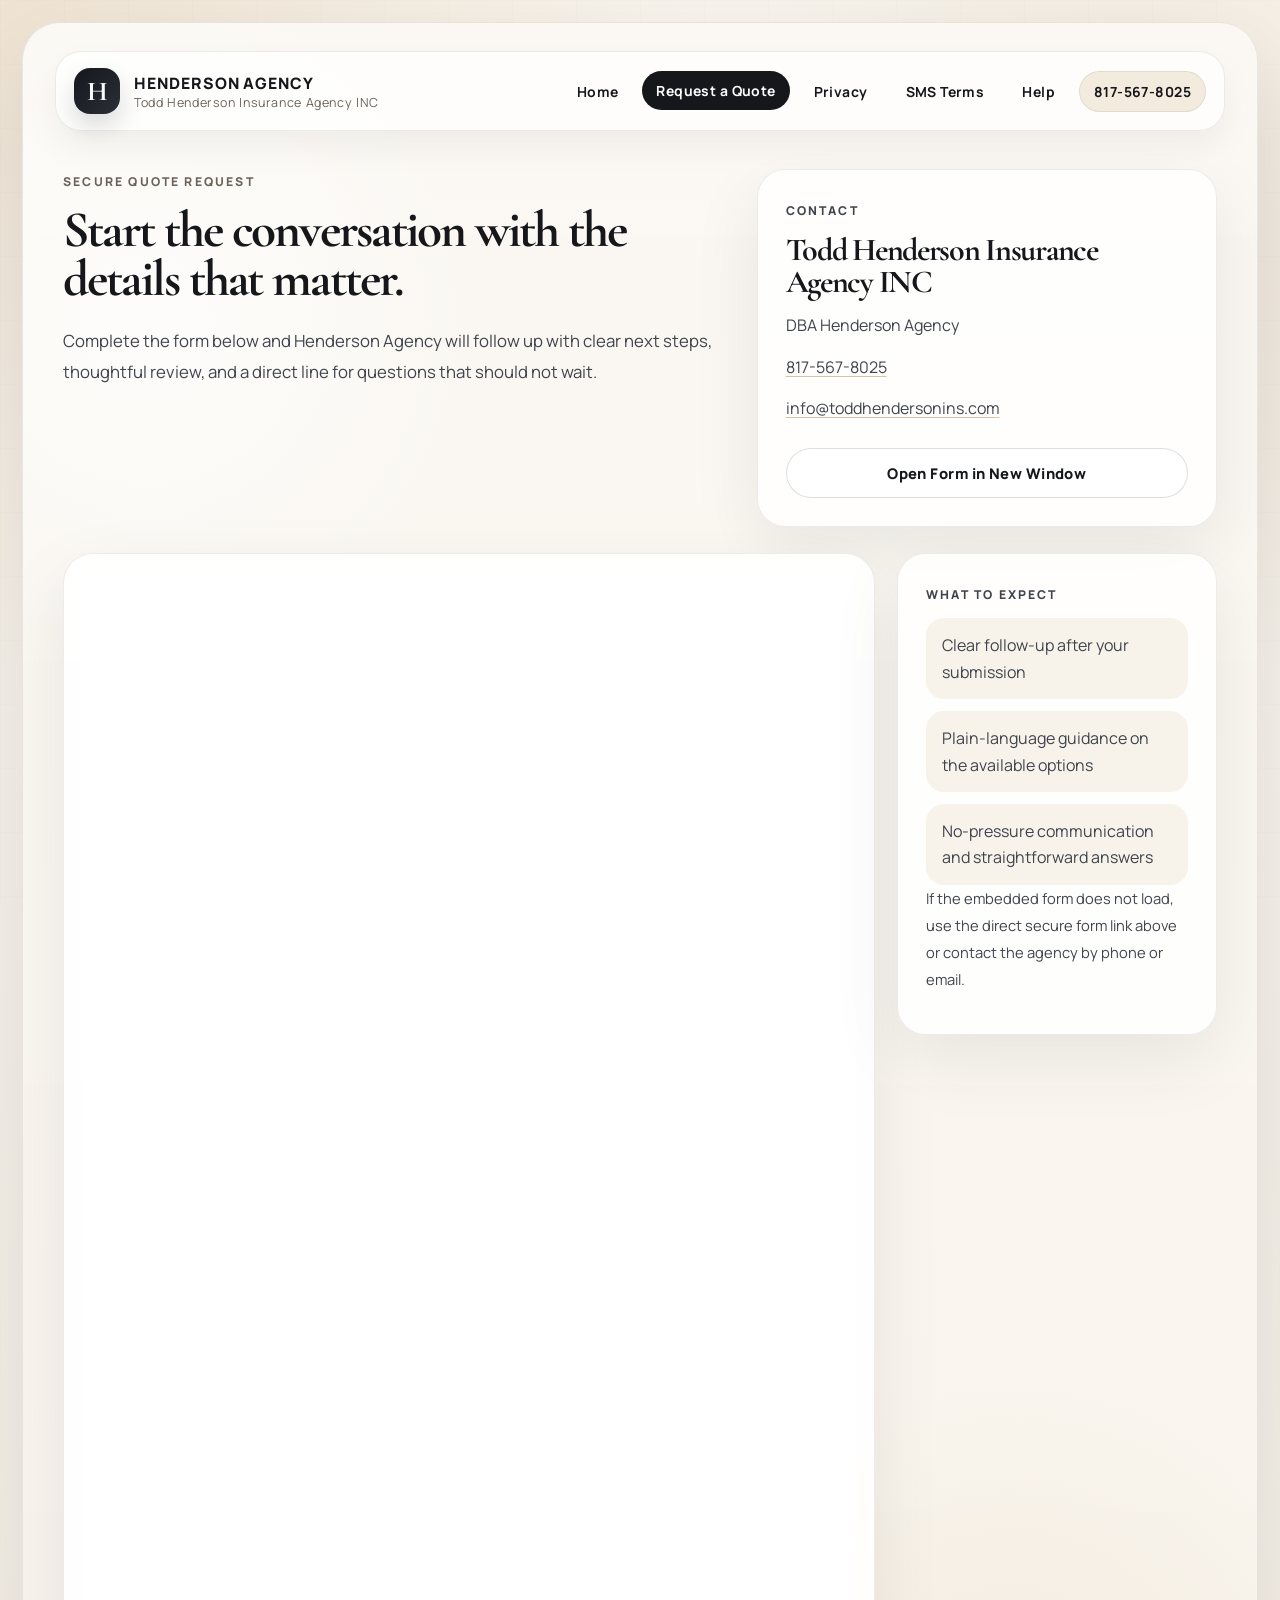
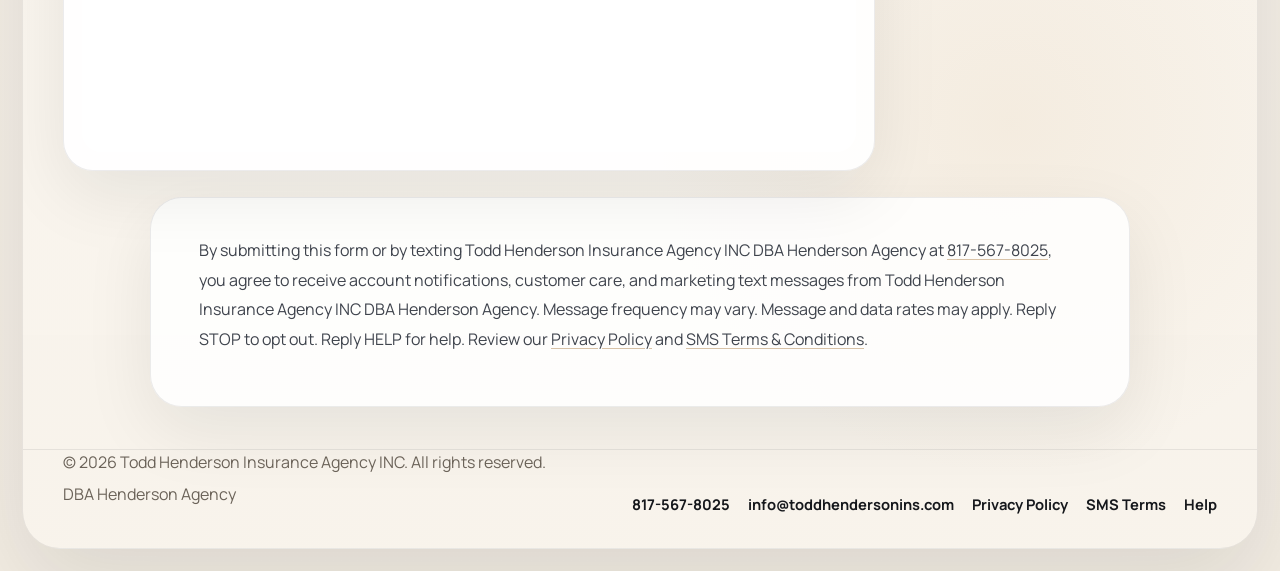
==== quote.html @ 623ee7a9 "Add files via upload" ====
<!DOCTYPE html>
<html lang="en">
<head>
  <meta charset="UTF-8" />
  <meta name="viewport" content="width=device-width, initial-scale=1.0" />
  <title>Request a Quote | Henderson Agency</title>
  <meta
    name="description"
    content="Request a quote from Todd Henderson Insurance Agency INC DBA Henderson Agency."
  />
  <link rel="stylesheet" href="styles.css" />
</head>
<body>
  <div class="page-shell">
    <div class="page-frame">
      <header class="site-nav">
        <div class="nav-inner">
          <a class="brand" href="index.html" aria-label="Henderson Agency home">
            <span class="brand-mark">H</span>
            <span class="brand-copy">
              <strong>Henderson Agency</strong>
              <small>Todd Henderson Insurance Agency INC</small>
            </span>
          </a>

          <nav class="nav-links" aria-label="Main navigation">
            <a href="index.html">Home</a>
            <a class="active" href="quote.html">Request a Quote</a>
            <a href="privacy-policy.html">Privacy</a>
            <a href="sms-terms.html">SMS Terms</a>
            <a href="help.html">Help</a>
            <a class="nav-phone" href="tel:+18175678025">817-567-8025</a>
          </nav>
        </div>
      </header>

      <main class="quote-main">
        <section class="interior-hero">
          <div>
            <p class="eyebrow">Secure quote request</p>
            <h1>Start the conversation with the details that matter.</h1>
            <p class="hero-lead interior-copy">
              Complete the form below and Henderson Agency will follow up with clear next steps, thoughtful review, and a direct line for
              questions that should not wait.
            </p>
          </div>

          <aside class="info-card">
            <p class="card-kicker">Contact</p>
            <h2>Todd Henderson Insurance Agency INC</h2>
            <p>DBA Henderson Agency</p>
            <p><a href="tel:+18175678025">817-567-8025</a></p>
            <p><a href="mailto:info@toddhendersonins.com">info@toddhendersonins.com</a></p>
            <a class="button-secondary card-button" href="https://form.jotform.com/260574153886163" target="_blank" rel="noopener noreferrer">
              Open Form in New Window
            </a>
          </aside>
        </section>

        <section class="quote-layout">
          <div class="quote-form-frame">
            <iframe
              src="https://form.jotform.com/260574153886163"
              title="Henderson Agency Quote Request Form"
              allow="geolocation; microphone; camera"
              frameborder="0"
              scrolling="yes"
            ></iframe>
          </div>

          <aside class="info-card">
            <p class="card-kicker">What to expect</p>
            <ul class="compact-list">
              <li>Clear follow-up after your submission</li>
              <li>Plain-language guidance on the available options</li>
              <li>No-pressure communication and straightforward answers</li>
            </ul>

            <p class="small-note">
              If the embedded form does not load, use the direct secure form link above or contact the agency by phone or email.
            </p>
          </aside>
        </section>

        <section class="quote-disclaimer-section">
          <div class="legal-card quote-card">
            <p class="quote-disclaimer">
              By submitting this form or by texting Todd Henderson Insurance Agency INC DBA Henderson Agency at
              <a href="tel:+18175678025">817-567-8025</a>, you agree to receive account notifications, customer care, and marketing text
              messages from Todd Henderson Insurance Agency INC DBA Henderson Agency. Message frequency may vary. Message and data rates may
              apply. Reply STOP to opt out. Reply HELP for help. Review our <a href="privacy-policy.html">Privacy Policy</a> and
              <a href="sms-terms.html">SMS Terms &amp; Conditions</a>.
            </p>
          </div>
        </section>
      </main>

      <footer class="site-footer">
        <div>
          <p>© <span id="year"></span> Todd Henderson Insurance Agency INC. All rights reserved.</p>
          <p>DBA Henderson Agency</p>
        </div>
        <div class="footer-links">
          <a href="tel:+18175678025">817-567-8025</a>
          <a href="mailto:info@toddhendersonins.com">info@toddhendersonins.com</a>
          <a href="privacy-policy.html">Privacy Policy</a>
          <a href="sms-terms.html">SMS Terms</a>
          <a href="help.html">Help</a>
        </div>
      </footer>
    </div>
  </div>

  <script>
    document.getElementById("year").textContent = new Date().getFullYear();
  </script>
</body>
</html>
---- styles.css ----
@import url('https://fonts.googleapis.com/css2?family=Cormorant+Garamond:wght@500;600;700&family=Manrope:wght@400;500;600;700;800&display=swap');

:root {
  --ivory: #f6f0e7;
  --porcelain: #fbf8f3;
  --white: #ffffff;
  --champagne: #d8b98e;
  --champagne-deep: #b89261;
  --ink: #15171b;
  --ink-soft: #3f444d;
  --stone: #6b6359;
  --line: rgba(21, 23, 27, 0.1);
  --line-strong: rgba(21, 23, 27, 0.18);
  --panel: rgba(255, 255, 255, 0.7);
  --shadow-soft: 0 24px 70px rgba(17, 20, 24, 0.08);
  --shadow-card: 0 20px 50px rgba(17, 20, 24, 0.11);
  --radius-xl: 34px;
  --radius-lg: 28px;
  --radius-md: 22px;
}

* {
  box-sizing: border-box;
}

html {
  scroll-behavior: smooth;
}

body {
  margin: 0;
  min-width: 320px;
  color: var(--ink);
  font-family: 'Manrope', sans-serif;
  background:
    radial-gradient(circle at top left, rgba(216, 185, 142, 0.28), transparent 28%),
    radial-gradient(circle at 88% 12%, rgba(184, 146, 97, 0.15), transparent 20%),
    linear-gradient(180deg, #f8f4ed 0%, #f2ece2 100%);
}

body::before {
  content: '';
  position: fixed;
  inset: 0;
  pointer-events: none;
  opacity: 0.34;
  background-image:
    linear-gradient(rgba(21, 23, 27, 0.025) 1px, transparent 1px),
    linear-gradient(90deg, rgba(21, 23, 27, 0.025) 1px, transparent 1px);
  background-size: 64px 64px;
}

a {
  color: inherit;
}

.page-shell {
  padding: 22px;
}

.page-frame {
  position: relative;
  max-width: 1340px;
  margin: 0 auto;
  overflow: hidden;
  border: 1px solid rgba(21, 23, 27, 0.08);
  border-radius: 38px;
  background:
    linear-gradient(180deg, rgba(251, 248, 243, 0.96), rgba(248, 243, 235, 0.98)),
    var(--white);
  box-shadow: 0 35px 90px rgba(21, 23, 27, 0.1);
}

.page-frame::before {
  content: '';
  position: absolute;
  inset: 0;
  pointer-events: none;
  background:
    radial-gradient(circle at 10% 14%, rgba(255, 255, 255, 0.7), transparent 16%),
    radial-gradient(circle at 80% 80%, rgba(216, 185, 142, 0.14), transparent 18%);
}

.site-nav,
.hero,
.confidence-strip,
.section-shell,
.process-section,
.cta-section,
.quote-main,
.legal-main,
.site-footer {
  position: relative;
  z-index: 1;
  animation: fade-up 0.7s ease both;
}

.site-nav {
  padding: 28px 32px 0;
}

.nav-inner {
  display: flex;
  align-items: center;
  justify-content: space-between;
  gap: 20px;
  padding: 16px 18px;
  border: 1px solid rgba(21, 23, 27, 0.08);
  border-radius: 26px;
  background: rgba(255, 255, 255, 0.72);
  backdrop-filter: blur(16px);
  box-shadow: 0 16px 35px rgba(21, 23, 27, 0.05);
}

.brand {
  display: inline-flex;
  align-items: center;
  gap: 14px;
  text-decoration: none;
  min-width: 0;
}

.brand-mark {
  display: inline-flex;
  align-items: center;
  justify-content: center;
  width: 46px;
  height: 46px;
  border-radius: 16px;
  background: linear-gradient(135deg, var(--ink), #2a2f37);
  color: var(--white);
  font-family: 'Cormorant Garamond', serif;
  font-size: 1.7rem;
  font-weight: 700;
  box-shadow: 0 12px 24px rgba(21, 23, 27, 0.15);
}

.brand-copy {
  display: flex;
  flex-direction: column;
  min-width: 0;
}

.brand-copy strong,
.brand-copy small {
  white-space: nowrap;
}

.brand-copy strong {
  font-size: 0.98rem;
  font-weight: 800;
  letter-spacing: 0.06em;
  text-transform: uppercase;
}

.brand-copy small {
  font-size: 0.78rem;
  color: var(--stone);
  letter-spacing: 0.05em;
}

.nav-links {
  display: flex;
  flex-wrap: wrap;
  align-items: center;
  justify-content: flex-end;
  gap: 10px;
}

.nav-links a {
  padding: 10px 14px;
  border-radius: 999px;
  text-decoration: none;
  font-size: 0.87rem;
  font-weight: 700;
  letter-spacing: 0.03em;
  transition: transform 0.2s ease, background-color 0.2s ease, color 0.2s ease, box-shadow 0.2s ease;
}

.nav-links a:hover,
.nav-links a.active {
  background: var(--ink);
  color: var(--white);
  transform: translateY(-1px);
}

.nav-links .nav-phone {
  border: 1px solid rgba(21, 23, 27, 0.08);
  background: rgba(216, 185, 142, 0.28);
  color: var(--ink);
}

.nav-links .nav-phone:hover {
  background: var(--champagne-deep);
  color: var(--white);
  border-color: transparent;
}

.hero,
.section-shell,
.cta-section,
.quote-main,
.legal-main {
  padding-left: 40px;
  padding-right: 40px;
}

.hero {
  padding-top: 42px;
  padding-bottom: 28px;
  display: grid;
  grid-template-columns: minmax(0, 1.12fr) minmax(320px, 0.88fr);
  gap: 28px;
  align-items: stretch;
}

.hero-copy {
  padding: 26px 8px 26px 0;
}

.eyebrow,
.card-kicker,
.confidence-label,
.service-index,
.step-number {
  display: inline-flex;
  align-items: center;
  gap: 8px;
  margin: 0 0 16px;
  font-size: 0.76rem;
  font-weight: 800;
  letter-spacing: 0.18em;
  text-transform: uppercase;
}

.eyebrow {
  color: var(--stone);
}

.eyebrow-dark {
  color: rgba(255, 255, 255, 0.72);
}

.hero h1,
.interior-hero h1,
.legal-card h1,
.section-heading h2,
.hero-card h2,
.service-card h3,
.process-step h3,
.info-card h2,
.confidence-item h3,
.signature-panel h2 {
  margin: 0;
  font-family: 'Cormorant Garamond', serif;
  letter-spacing: -0.04em;
}

.hero h1 {
  max-width: 10ch;
  font-size: clamp(3.5rem, 7vw, 6.15rem);
  line-height: 0.9;
}

.hero-lead,
.body-copy p,
.hero-card p,
.service-card p,
.process-step p,
.confidence-item h3,
.cta-copy,
.cta-note,
.legal-card p,
.legal-card li,
.info-card p,
.small-note {
  color: var(--ink-soft);
  line-height: 1.85;
}

.hero-lead {
  max-width: 650px;
  margin: 22px 0 0;
  font-size: 1.05rem;
}

.hero-actions {
  display: flex;
  flex-wrap: wrap;
  gap: 14px;
  margin-top: 28px;
}

.button-primary,
.button-secondary {
  display: inline-flex;
  align-items: center;
  justify-content: center;
  min-width: 182px;
  padding: 14px 22px;
  border-radius: 999px;
  text-decoration: none;
  font-size: 0.92rem;
  font-weight: 800;
  letter-spacing: 0.03em;
  transition: transform 0.22s ease, box-shadow 0.22s ease, background-color 0.22s ease, color 0.22s ease, border-color 0.22s ease;
}

.button-primary {
  background: linear-gradient(135deg, var(--ink), #2d3138);
  color: var(--white);
  box-shadow: 0 18px 36px rgba(21, 23, 27, 0.18);
}

.button-secondary {
  color: var(--ink);
  border: 1px solid rgba(21, 23, 27, 0.14);
  background: rgba(255, 255, 255, 0.74);
}

.button-primary:hover,
.button-secondary:hover,
.card-button:hover {
  transform: translateY(-2px);
}

.hero-points,
.detail-list,
.compact-list,
.legal-list {
  margin: 0;
  padding: 0;
  list-style: none;
}

.hero-points {
  display: flex;
  flex-wrap: wrap;
  gap: 12px;
  margin-top: 26px;
}

.hero-points li {
  padding: 12px 16px;
  border: 1px solid rgba(21, 23, 27, 0.08);
  border-radius: 999px;
  background: rgba(255, 255, 255, 0.62);
  font-size: 0.9rem;
  color: var(--stone);
  box-shadow: 0 10px 24px rgba(21, 23, 27, 0.04);
}

.hero-card,
.statement-card,
.service-card,
.confidence-item,
.info-card,
.legal-card,
.quote-form-frame,
.signature-panel {
  border: 1px solid rgba(21, 23, 27, 0.08);
  box-shadow: var(--shadow-soft);
}

.hero-card {
  position: relative;
  overflow: hidden;
  padding: 30px;
  border-radius: var(--radius-xl);
  background: linear-gradient(150deg, #17191d 0%, #272b31 100%);
  color: var(--white);
}

.hero-card::before {
  content: '';
  position: absolute;
  width: 240px;
  height: 240px;
  right: -70px;
  bottom: -90px;
  border-radius: 50%;
  background: radial-gradient(circle, rgba(216, 185, 142, 0.34), transparent 68%);
}

.hero-card h2 {
  max-width: 12ch;
  font-size: clamp(2rem, 3vw, 3rem);
  line-height: 0.95;
  color: var(--white);
}

.hero-card p,
.hero-card li {
  color: rgba(255, 255, 255, 0.78);
}

.card-kicker {
  color: rgba(216, 185, 142, 0.9);
}

.detail-list {
  display: grid;
  gap: 16px;
  margin-top: 28px;
}

.detail-list li {
  padding-bottom: 16px;
  border-bottom: 1px solid rgba(255, 255, 255, 0.12);
  line-height: 1.75;
}

.detail-list li:last-child {
  border-bottom: 0;
  padding-bottom: 0;
}

.detail-list span {
  display: block;
  margin-bottom: 6px;
  color: rgba(255, 255, 255, 0.58);
  font-size: 0.74rem;
  font-weight: 800;
  letter-spacing: 0.18em;
  text-transform: uppercase;
}

.card-contact {
  margin-top: 26px;
}

.card-contact a {
  color: var(--white);
  text-decoration-color: rgba(216, 185, 142, 0.7);
}

.confidence-strip {
  padding: 0 40px 56px;
}

.confidence-grid,
.services-grid,
.process-grid {
  display: grid;
  gap: 18px;
}

.confidence-grid,
.services-grid,
.process-grid {
  grid-template-columns: repeat(3, minmax(0, 1fr));
}

.confidence-item {
  padding: 24px;
  border-radius: var(--radius-md);
  background: rgba(255, 255, 255, 0.7);
}

.confidence-label,
.service-index {
  color: var(--champagne-deep);
}

.confidence-item h3 {
  font-size: 1.14rem;
  font-weight: 700;
}

.section-shell {
  padding-bottom: 56px;
}

.section-shell-tight {
  padding-bottom: 0;
}

.section-heading {
  max-width: 760px;
  margin-bottom: 26px;
}

.section-heading h2,
.signature-panel h2,
.legal-card h1,
.interior-hero h1 {
  font-size: clamp(2.5rem, 4vw, 4.25rem);
  line-height: 0.95;
}

.section-heading-tight {
  max-width: 660px;
}

.split-layout {
  display: grid;
  grid-template-columns: minmax(0, 1.12fr) minmax(280px, 0.88fr);
  gap: 20px;
  align-items: start;
}

.body-copy p {
  margin: 0 0 18px;
}

.statement-card,
.signature-panel {
  padding: 28px;
  border-radius: var(--radius-lg);
  background: rgba(255, 255, 255, 0.78);
}

.statement-card p:last-child {
  margin-bottom: 0;
}

.services-grid {
  margin-top: 8px;
}

.service-card {
  padding: 28px;
  border-radius: var(--radius-lg);
  background: linear-gradient(180deg, rgba(255, 255, 255, 0.94), rgba(249, 244, 236, 0.92));
}

.service-index,
.step-number {
  margin-bottom: 18px;
}

.service-card h3,
.process-step h3 {
  font-size: 1.75rem;
  line-height: 1;
  margin-bottom: 14px;
}

.process-section {
  padding: 0 40px 56px;
}

.process-wrap {
  padding: 34px;
  border-radius: 32px;
  background: linear-gradient(140deg, #181a1f 0%, #262b32 100%);
  box-shadow: 0 28px 70px rgba(21, 23, 27, 0.18);
}

.section-heading-on-dark h2,
.process-step h3,
.process-step p,
.process-step .step-number {
  color: var(--white);
}

.process-step {
  padding: 26px;
  border-radius: 24px;
  background: rgba(255, 255, 255, 0.06);
  border: 1px solid rgba(255, 255, 255, 0.1);
}

.process-step p {
  margin-bottom: 0;
  color: rgba(255, 255, 255, 0.76);
}

.signature-panel {
  display: grid;
  grid-template-columns: minmax(0, 1fr) minmax(320px, 0.96fr);
  gap: 28px;
  align-items: start;
  background:
    linear-gradient(120deg, rgba(255, 255, 255, 0.92), rgba(249, 243, 234, 0.94));
}

.signature-list {
  display: grid;
  gap: 14px;
}

.signature-list p {
  margin: 0;
  padding: 16px 18px;
  border-radius: 18px;
  border: 1px solid rgba(21, 23, 27, 0.08);
  background: rgba(255, 255, 255, 0.74);
  color: var(--ink-soft);
  line-height: 1.7;
}

.cta-section {
  padding-bottom: 66px;
}

.cta-panel {
  display: grid;
  grid-template-columns: minmax(0, 1fr) auto;
  gap: 26px;
  align-items: end;
  padding: 34px;
  border-radius: 32px;
  border: 1px solid rgba(21, 23, 27, 0.08);
  background: linear-gradient(125deg, rgba(216, 185, 142, 0.5) 0%, rgba(247, 238, 225, 0.95) 48%, rgba(255, 255, 255, 0.92) 100%);
  box-shadow: var(--shadow-card);
}

.cta-copy {
  max-width: 640px;
  margin: 16px 0 0;
}

.cta-actions {
  margin-top: 0;
}

.cta-note {
  grid-column: 1 / -1;
  margin: 0;
  font-size: 0.92rem;
}

.quote-main {
  padding-top: 38px;
  padding-bottom: 42px;
}

.interior-hero {
  display: grid;
  grid-template-columns: minmax(0, 1.05fr) minmax(280px, 0.72fr);
  gap: 22px;
  align-items: start;
  margin-bottom: 26px;
}

.interior-copy {
  max-width: 700px;
}

.info-card {
  padding: 28px;
  border-radius: var(--radius-lg);
  background: rgba(255, 255, 255, 0.82);
}

.info-card h2 {
  font-size: 2rem;
  line-height: 0.98;
  margin-bottom: 14px;
}

.info-card p {
  margin: 0 0 12px;
}

.card-button {
  width: 100%;
  margin-top: 12px;
}

.quote-layout {
  display: grid;
  grid-template-columns: minmax(0, 1fr) minmax(280px, 320px);
  gap: 22px;
  align-items: start;
}

.quote-form-frame {
  padding: 18px;
  border-radius: 30px;
  background: rgba(255, 255, 255, 0.9);
}

.quote-form-frame iframe {
  display: block;
  width: 100%;
  min-height: 1180px;
  border: 0;
  border-radius: 20px;
  background: var(--white);
}

.compact-list {
  display: grid;
  gap: 12px;
}

.compact-list li {
  padding: 14px 16px;
  border-radius: 18px;
  background: rgba(246, 240, 231, 0.8);
  line-height: 1.65;
  color: var(--ink-soft);
}

.small-note {
  margin: 18px 0 0;
  font-size: 0.92rem;
}

.quote-card {
  max-width: 100%;
}

.quote-disclaimer-section {
  margin-top: 26px;
}

.quote-disclaimer {
  margin: 0;
}

.legal-main {
  padding-top: 38px;
  padding-bottom: 60px;
}

.legal-card {
  max-width: 980px;
  margin: 0 auto;
  padding: 38px clamp(22px, 4vw, 48px);
  border-radius: 32px;
  background: rgba(255, 255, 255, 0.84);
}

.legal-card h2 {
  margin: 32px 0 12px;
  font-size: 1.4rem;
  font-weight: 800;
  letter-spacing: -0.02em;
}

.legal-card p,
.legal-card li {
  margin: 0 0 14px;
}

.legal-list {
  display: grid;
  gap: 12px;
  margin-top: 6px;
}

.legal-list li {
  margin: 0;
  padding-left: 18px;
  position: relative;
}

.legal-list li::before {
  content: '';
  position: absolute;
  left: 0;
  top: 0.95em;
  width: 7px;
  height: 7px;
  border-radius: 50%;
  background: var(--champagne-deep);
  transform: translateY(-50%);
}

.legal-back-link {
  margin-top: 28px;
}

.legal-back-link a,
.cta-note a,
.site-footer a,
.info-card a,
.legal-card a,
.hero-card a {
  text-decoration-color: rgba(184, 146, 97, 0.55);
  text-underline-offset: 0.16em;
}

.site-footer {
  display: flex;
  flex-wrap: wrap;
  align-items: flex-end;
  justify-content: space-between;
  gap: 18px;
  padding: 0 40px 34px;
  border-top: 1px solid rgba(21, 23, 27, 0.08);
}

.site-footer p {
  margin: 0 0 6px;
  color: var(--stone);
  line-height: 1.6;
}

.footer-links {
  display: flex;
  flex-wrap: wrap;
  justify-content: flex-end;
  gap: 12px 18px;
}

.footer-links a {
  color: var(--ink);
  text-decoration: none;
  font-size: 0.92rem;
  font-weight: 700;
}

.footer-links a:hover {
  text-decoration: underline;
}

@keyframes fade-up {
  from {
    opacity: 0;
    transform: translateY(18px);
  }

  to {
    opacity: 1;
    transform: translateY(0);
  }
}

@media (max-width: 1100px) {
  .hero,
  .split-layout,
  .interior-hero,
  .quote-layout,
  .signature-panel,
  .cta-panel {
    grid-template-columns: 1fr;
  }

  .confidence-grid,
  .services-grid,
  .process-grid {
    grid-template-columns: repeat(2, minmax(0, 1fr));
  }

  .cta-actions {
    justify-content: flex-start;
  }
}

@media (max-width: 820px) {
  .page-shell {
    padding: 12px;
  }

  .site-nav,
  .hero,
  .section-shell,
  .cta-section,
  .quote-main,
  .legal-main,
  .confidence-strip,
  .process-section,
  .site-footer {
    padding-left: 18px;
    padding-right: 18px;
  }

  .site-nav {
    padding-top: 18px;
  }

  .nav-inner {
    padding: 16px;
  }

  .brand-copy strong,
  .brand-copy small {
    white-space: normal;
  }

  .hero {
    padding-top: 30px;
  }

  .hero h1 {
    max-width: none;
  }

  .confidence-grid,
  .services-grid,
  .process-grid {
    grid-template-columns: 1fr;
  }

  .process-wrap,
  .cta-panel,
  .statement-card,
  .signature-panel,
  .legal-card,
  .hero-card,
  .service-card,
  .info-card,
  .confidence-item {
    padding: 22px;
  }

  .site-footer {
    padding-bottom: 24px;
  }

  .footer-links {
    justify-content: flex-start;
  }
}

@media (max-width: 560px) {
  .button-primary,
  .button-secondary,
  .card-button {
    width: 100%;
  }

  .hero-actions,
  .cta-actions {
    width: 100%;
  }

  .hero-points li,
  .compact-list li {
    width: 100%;
  }

  .quote-form-frame iframe {
    min-height: 1320px;
  }
}

@media print {
  body {
    background: #ffffff;
  }

  body::before,
  .site-nav,
  .site-footer {
    display: none !important;
  }

  .page-shell {
    padding: 0;
  }

  .page-frame {
    box-shadow: none;
    border: 0;
    border-radius: 0;
    background: #ffffff;
  }

  .legal-main {
    padding: 0;
  }

  .legal-card {
    box-shadow: none;
    border: 0;
    padding: 0;
    max-width: 100%;
    background: #ffffff;
  }
}
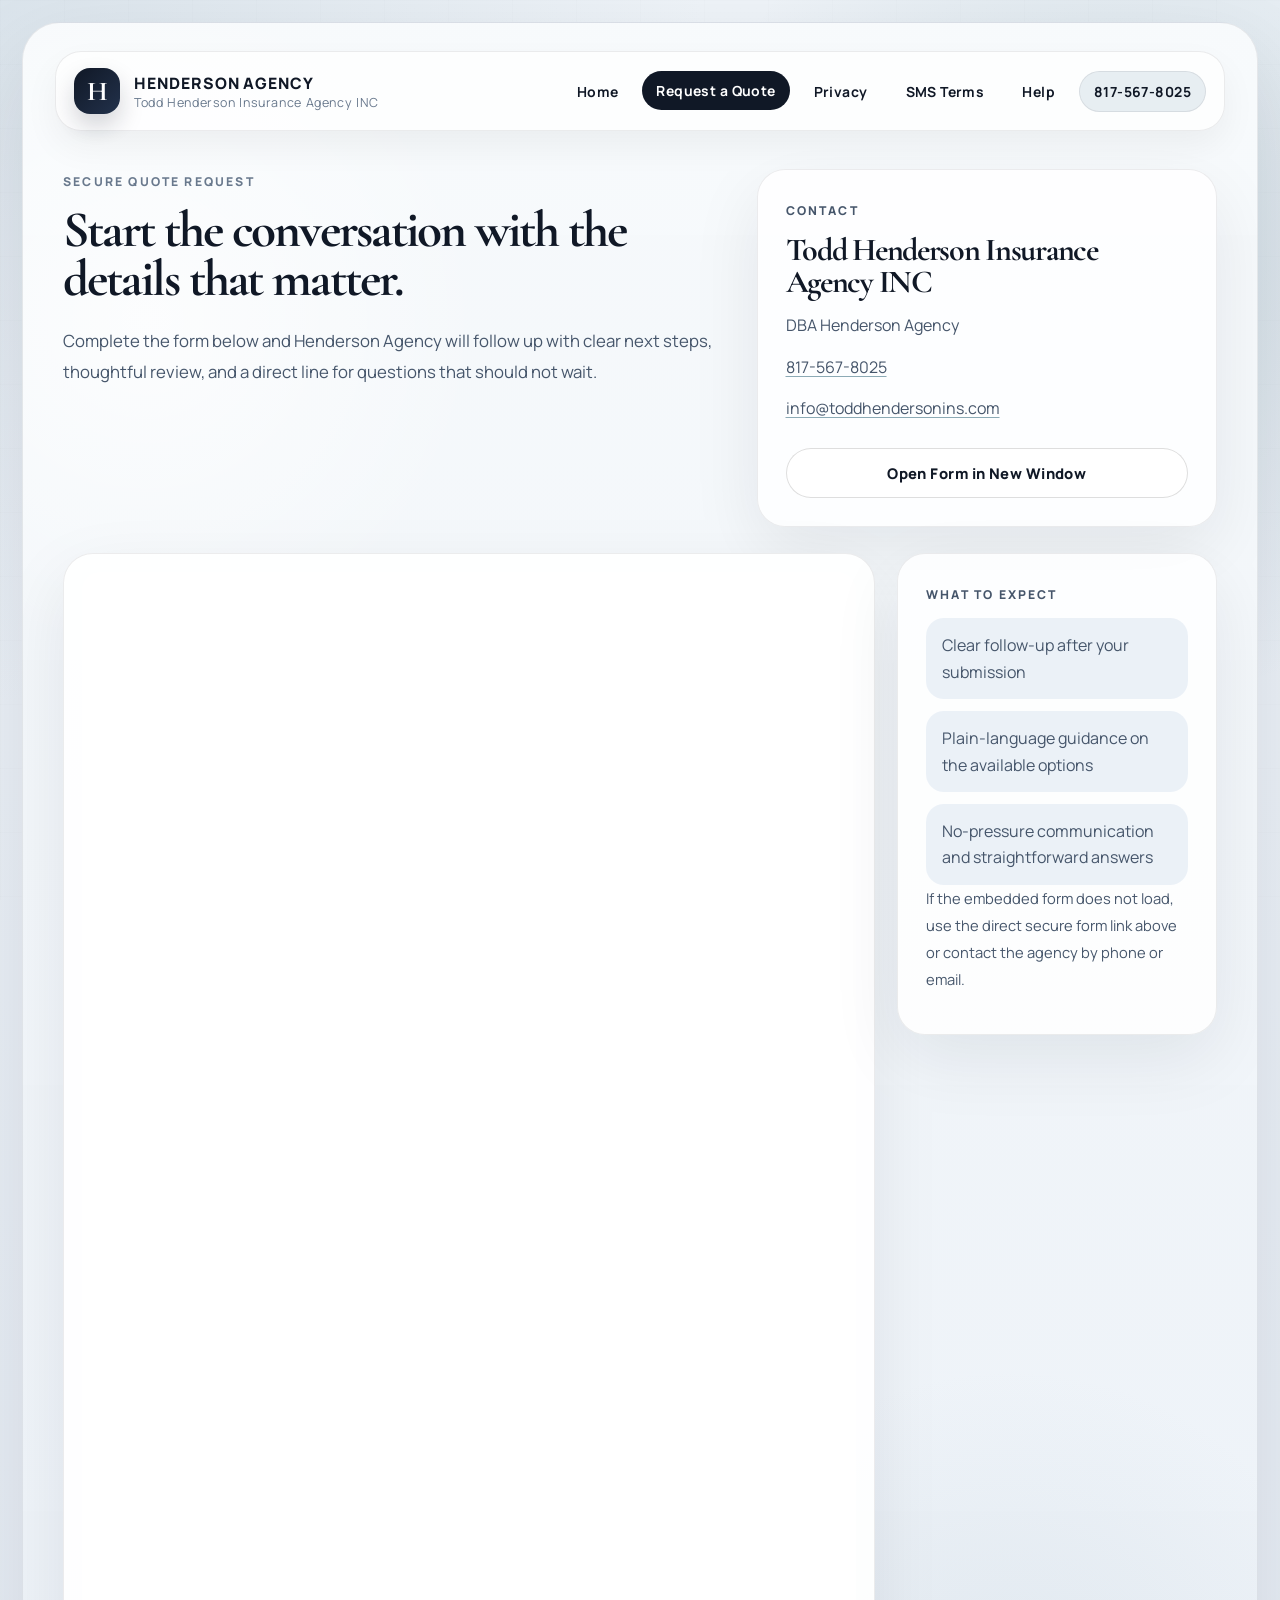
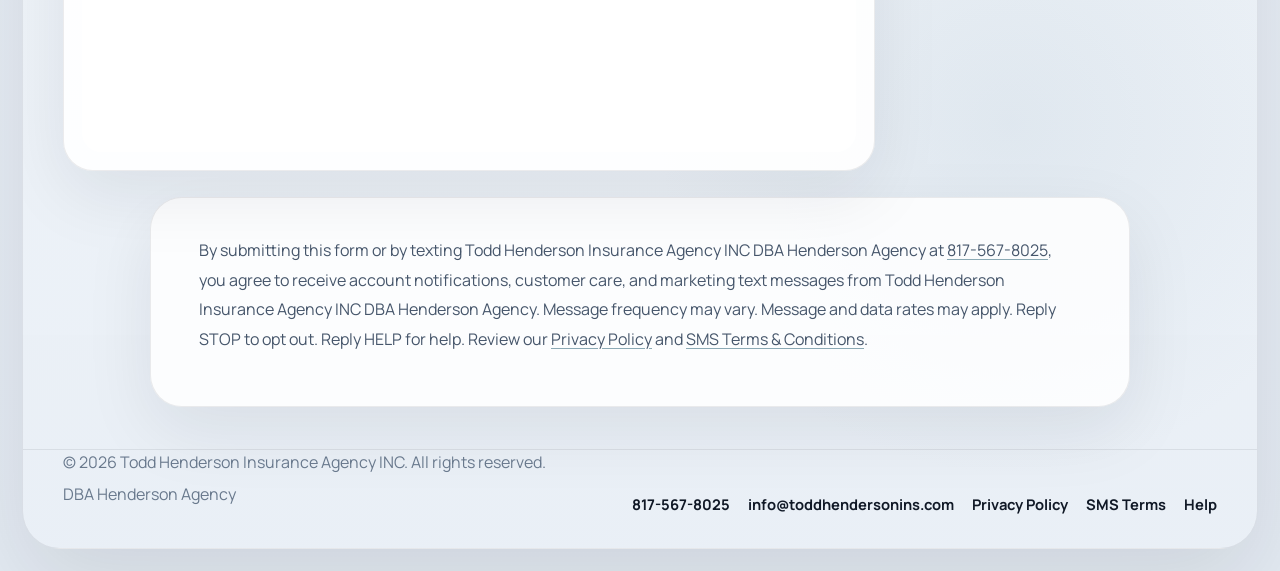
==== commit 2c92d004: "Update form link in quote.html" ====
--- a/quote.html
+++ b/quote.html
@@ -51,7 +51,7 @@
             <p>DBA Henderson Agency</p>
             <p><a href="tel:+18175678025">817-567-8025</a></p>
             <p><a href="mailto:info@toddhendersonins.com">info@toddhendersonins.com</a></p>
-            <a class="button-secondary card-button" href="https://form.jotform.com/260574153886163" target="_blank" rel="noopener noreferrer">
+            <a class="button-secondary card-button" href="https://form.jotform.com/260996592136065" target="_blank" rel="noopener noreferrer">
               Open Form in New Window
             </a>
           </aside>
--- a/styles.css
+++ b/styles.css
@@ -1,19 +1,19 @@
 @import url('https://fonts.googleapis.com/css2?family=Cormorant+Garamond:wght@500;600;700&family=Manrope:wght@400;500;600;700;800&display=swap');
 
 :root {
-  --ivory: #f6f0e7;
-  --porcelain: #fbf8f3;
+  --mist: #e9eff6;
+  --porcelain: #f7fafc;
   --white: #ffffff;
-  --champagne: #d8b98e;
-  --champagne-deep: #b89261;
-  --ink: #15171b;
-  --ink-soft: #3f444d;
-  --stone: #6b6359;
-  --line: rgba(21, 23, 27, 0.1);
-  --line-strong: rgba(21, 23, 27, 0.18);
+  --accent: #9db4c4;
+  --accent-strong: #2f6478;
+  --ink: #101826;
+  --ink-soft: #46566b;
+  --stone: #69798d;
+  --line: rgba(16, 24, 38, 0.1);
+  --line-strong: rgba(16, 24, 38, 0.18);
   --panel: rgba(255, 255, 255, 0.7);
-  --shadow-soft: 0 24px 70px rgba(17, 20, 24, 0.08);
-  --shadow-card: 0 20px 50px rgba(17, 20, 24, 0.11);
+  --shadow-soft: 0 24px 70px rgba(16, 24, 38, 0.08);
+  --shadow-card: 0 20px 50px rgba(16, 24, 38, 0.11);
   --radius-xl: 34px;
   --radius-lg: 28px;
   --radius-md: 22px;
@@ -33,9 +33,9 @@
   color: var(--ink);
   font-family: 'Manrope', sans-serif;
   background:
-    radial-gradient(circle at top left, rgba(216, 185, 142, 0.28), transparent 28%),
-    radial-gradient(circle at 88% 12%, rgba(184, 146, 97, 0.15), transparent 20%),
-    linear-gradient(180deg, #f8f4ed 0%, #f2ece2 100%);
+    radial-gradient(circle at top left, rgba(157, 180, 196, 0.24), transparent 28%),
+    radial-gradient(circle at 88% 12%, rgba(47, 100, 120, 0.14), transparent 20%),
+    linear-gradient(180deg, #eef3f8 0%, #e3eaf2 100%);
 }
 
 body::before {
@@ -45,8 +45,8 @@
   pointer-events: none;
   opacity: 0.34;
   background-image:
-    linear-gradient(rgba(21, 23, 27, 0.025) 1px, transparent 1px),
-    linear-gradient(90deg, rgba(21, 23, 27, 0.025) 1px, transparent 1px);
+    linear-gradient(rgba(16, 24, 38, 0.03) 1px, transparent 1px),
+    linear-gradient(90deg, rgba(16, 24, 38, 0.03) 1px, transparent 1px);
   background-size: 64px 64px;
 }
 
@@ -66,7 +66,7 @@
   border: 1px solid rgba(21, 23, 27, 0.08);
   border-radius: 38px;
   background:
-    linear-gradient(180deg, rgba(251, 248, 243, 0.96), rgba(248, 243, 235, 0.98)),
+    linear-gradient(180deg, rgba(247, 250, 252, 0.96), rgba(233, 239, 246, 0.98)),
     var(--white);
   box-shadow: 0 35px 90px rgba(21, 23, 27, 0.1);
 }
@@ -78,7 +78,7 @@
   pointer-events: none;
   background:
     radial-gradient(circle at 10% 14%, rgba(255, 255, 255, 0.7), transparent 16%),
-    radial-gradient(circle at 80% 80%, rgba(216, 185, 142, 0.14), transparent 18%);
+    radial-gradient(circle at 80% 80%, rgba(157, 180, 196, 0.16), transparent 18%);
 }
 
 .site-nav,
@@ -127,12 +127,12 @@
   width: 46px;
   height: 46px;
   border-radius: 16px;
-  background: linear-gradient(135deg, var(--ink), #2a2f37);
+  background: linear-gradient(135deg, var(--ink), #22314b);
   color: var(--white);
   font-family: 'Cormorant Garamond', serif;
   font-size: 1.7rem;
   font-weight: 700;
-  box-shadow: 0 12px 24px rgba(21, 23, 27, 0.15);
+  box-shadow: 0 12px 24px rgba(16, 24, 38, 0.18);
 }
 
 .brand-copy {
@@ -186,12 +186,12 @@
 
 .nav-links .nav-phone {
   border: 1px solid rgba(21, 23, 27, 0.08);
-  background: rgba(216, 185, 142, 0.28);
+  background: rgba(157, 180, 196, 0.22);
   color: var(--ink);
 }
 
 .nav-links .nav-phone:hover {
-  background: var(--champagne-deep);
+  background: var(--accent-strong);
   color: var(--white);
   border-color: transparent;
 }
@@ -307,9 +307,9 @@
 }
 
 .button-primary {
-  background: linear-gradient(135deg, var(--ink), #2d3138);
+  background: linear-gradient(135deg, var(--ink), #24344f);
   color: var(--white);
-  box-shadow: 0 18px 36px rgba(21, 23, 27, 0.18);
+  box-shadow: 0 18px 36px rgba(16, 24, 38, 0.2);
 }
 
 .button-secondary {
@@ -367,7 +367,7 @@
   overflow: hidden;
   padding: 30px;
   border-radius: var(--radius-xl);
-  background: linear-gradient(150deg, #17191d 0%, #272b31 100%);
+  background: linear-gradient(150deg, #101826 0%, #20314a 100%);
   color: var(--white);
 }
 
@@ -379,7 +379,7 @@
   right: -70px;
   bottom: -90px;
   border-radius: 50%;
-  background: radial-gradient(circle, rgba(216, 185, 142, 0.34), transparent 68%);
+  background: radial-gradient(circle, rgba(157, 180, 196, 0.34), transparent 68%);
 }
 
 .hero-card h2 {
@@ -395,7 +395,7 @@
 }
 
 .card-kicker {
-  color: rgba(216, 185, 142, 0.9);
+  color: rgba(157, 180, 196, 0.95);
 }
 
 .detail-list {
@@ -431,7 +431,7 @@
 
 .card-contact a {
   color: var(--white);
-  text-decoration-color: rgba(216, 185, 142, 0.7);
+  text-decoration-color: rgba(157, 180, 196, 0.7);
 }
 
 .confidence-strip {
@@ -459,7 +459,7 @@
 
 .confidence-label,
 .service-index {
-  color: var(--champagne-deep);
+  color: var(--accent-strong);
 }
 
 .confidence-item h3 {
@@ -521,7 +521,7 @@
 .service-card {
   padding: 28px;
   border-radius: var(--radius-lg);
-  background: linear-gradient(180deg, rgba(255, 255, 255, 0.94), rgba(249, 244, 236, 0.92));
+  background: linear-gradient(180deg, rgba(255, 255, 255, 0.95), rgba(236, 242, 248, 0.94));
 }
 
 .service-index,
@@ -543,8 +543,8 @@
 .process-wrap {
   padding: 34px;
   border-radius: 32px;
-  background: linear-gradient(140deg, #181a1f 0%, #262b32 100%);
-  box-shadow: 0 28px 70px rgba(21, 23, 27, 0.18);
+  background: linear-gradient(140deg, #101826 0%, #21344f 100%);
+  box-shadow: 0 28px 70px rgba(16, 24, 38, 0.2);
 }
 
 .section-heading-on-dark h2,
@@ -572,7 +572,7 @@
   gap: 28px;
   align-items: start;
   background:
-    linear-gradient(120deg, rgba(255, 255, 255, 0.92), rgba(249, 243, 234, 0.94));
+    linear-gradient(120deg, rgba(255, 255, 255, 0.94), rgba(236, 242, 248, 0.96));
 }
 
 .signature-list {
@@ -602,7 +602,7 @@
   padding: 34px;
   border-radius: 32px;
   border: 1px solid rgba(21, 23, 27, 0.08);
-  background: linear-gradient(125deg, rgba(216, 185, 142, 0.5) 0%, rgba(247, 238, 225, 0.95) 48%, rgba(255, 255, 255, 0.92) 100%);
+  background: linear-gradient(125deg, rgba(157, 180, 196, 0.36) 0%, rgba(236, 242, 248, 0.96) 48%, rgba(255, 255, 255, 0.94) 100%);
   box-shadow: var(--shadow-card);
 }
 
@@ -689,7 +689,7 @@
 .compact-list li {
   padding: 14px 16px;
   border-radius: 18px;
-  background: rgba(246, 240, 231, 0.8);
+  background: rgba(233, 239, 246, 0.88);
   line-height: 1.65;
   color: var(--ink-soft);
 }
@@ -756,7 +756,7 @@
   width: 7px;
   height: 7px;
   border-radius: 50%;
-  background: var(--champagne-deep);
+  background: var(--accent-strong);
   transform: translateY(-50%);
 }
 
@@ -770,7 +770,7 @@
 .info-card a,
 .legal-card a,
 .hero-card a {
-  text-decoration-color: rgba(184, 146, 97, 0.55);
+  text-decoration-color: rgba(47, 100, 120, 0.55);
   text-underline-offset: 0.16em;
 }
 
